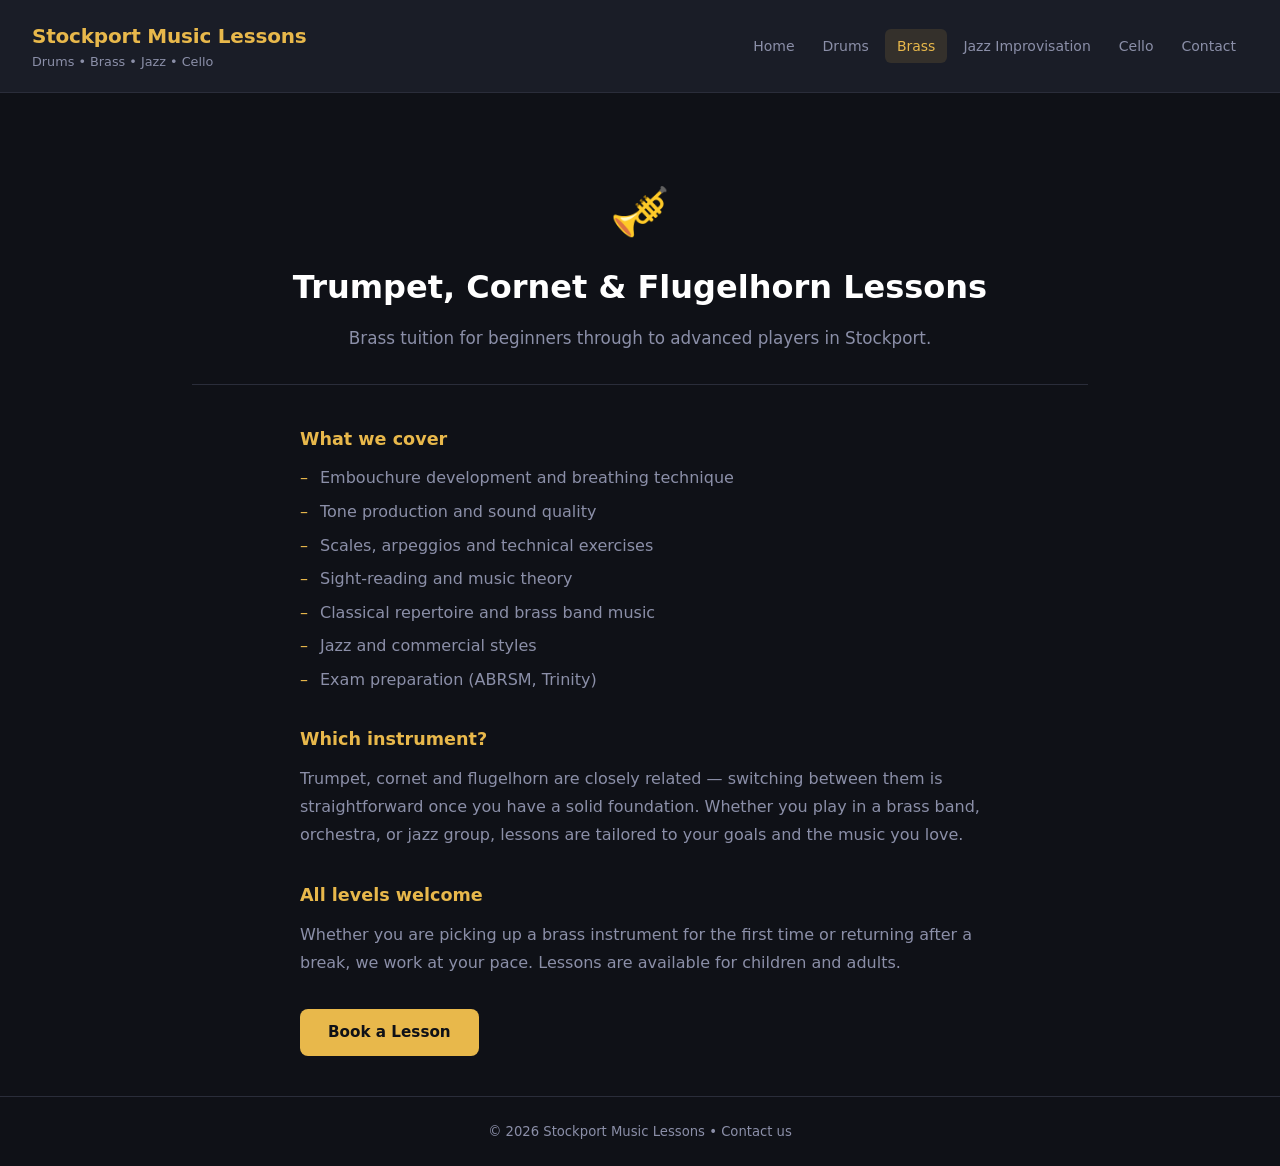
==== brass.html @ 507a95b5 "build" ====
<!DOCTYPE html>
<html lang="en">
<head>
  <meta charset="UTF-8">
  <meta name="viewport" content="width=device-width, initial-scale=1.0">
  <title>Trumpet, Cornet &amp; Flugelhorn Lessons Stockport</title>
  <link rel="stylesheet" href="style.css">
</head>
<body>
  <header>
    <div class="logo">
      <h1>Stockport Music Lessons</h1>
      <p>Drums &bull; Brass &bull; Jazz &bull; Cello</p>
    </div>
    <nav>
      <a href="index.html">Home</a>
      <a href="drums.html">Drums</a>
      <a href="brass.html" class="active">Brass</a>
      <a href="jazz.html">Jazz Improvisation</a>
      <a href="cello.html">Cello</a>
      <a href="contact.html">Contact</a>
    </nav>
  </header>

  <main>
    <section class="page-hero">
      <div class="page-icon">🎺</div>
      <h2>Trumpet, Cornet &amp; Flugelhorn Lessons</h2>
      <p>Brass tuition for beginners through to advanced players in Stockport.</p>
    </section>

    <section class="content">
      <div class="content-block">
        <h3>What we cover</h3>
        <ul>
          <li>Embouchure development and breathing technique</li>
          <li>Tone production and sound quality</li>
          <li>Scales, arpeggios and technical exercises</li>
          <li>Sight-reading and music theory</li>
          <li>Classical repertoire and brass band music</li>
          <li>Jazz and commercial styles</li>
          <li>Exam preparation (ABRSM, Trinity)</li>
        </ul>
      </div>

      <div class="content-block">
        <h3>Which instrument?</h3>
        <p>Trumpet, cornet and flugelhorn are closely related — switching between them is straightforward once you have a solid foundation. Whether you play in a brass band, orchestra, or jazz group, lessons are tailored to your goals and the music you love.</p>
      </div>

      <div class="content-block">
        <h3>All levels welcome</h3>
        <p>Whether you are picking up a brass instrument for the first time or returning after a break, we work at your pace. Lessons are available for children and adults.</p>
      </div>

      <a href="contact.html" class="btn">Book a Lesson</a>
    </section>
  </main>

  <footer>
    <p>&copy; 2026 Stockport Music Lessons &bull; <a href="contact.html">Contact us</a></p>
  </footer>
</body>
</html>
---- style.css ----
/* ── Reset & base ─────────────────────────────────────────── */
*, *::before, *::after { box-sizing: border-box; margin: 0; padding: 0; }

:root {
  --bg:       #0f1117;
  --surface:  #1a1d27;
  --border:   #2a2d3a;
  --accent:   #e8b84b;
  --accent2:  #5b8dee;
  --text:     #e2e4ef;
  --muted:    #8b8fa8;
  --radius:   10px;
}

body {
  font-family: system-ui, -apple-system, sans-serif;
  background: var(--bg);
  color: var(--text);
  min-height: 100vh;
  display: flex;
  flex-direction: column;
  line-height: 1.6;
}

a { color: var(--accent); text-decoration: none; }
a:hover { text-decoration: underline; }

/* ── Header & nav ─────────────────────────────────────────── */
header {
  background: var(--surface);
  border-bottom: 1px solid var(--border);
  padding: 1.25rem 2rem;
  display: flex;
  align-items: center;
  justify-content: space-between;
  flex-wrap: wrap;
  gap: 1rem;
}

.logo h1 {
  font-size: 1.25rem;
  font-weight: 700;
  color: var(--accent);
  letter-spacing: -0.01em;
}

.logo p {
  font-size: 0.8rem;
  color: var(--muted);
}

nav {
  display: flex;
  flex-wrap: wrap;
  gap: 0.25rem;
}

nav a {
  color: var(--muted);
  font-size: 0.875rem;
  padding: 0.35rem 0.75rem;
  border-radius: 6px;
  transition: background 0.15s, color 0.15s;
}

nav a:hover {
  color: var(--text);
  background: var(--border);
  text-decoration: none;
}

nav a.active {
  color: var(--accent);
  background: rgba(232, 184, 75, 0.12);
}

/* ── Main ─────────────────────────────────────────────────── */
main {
  flex: 1;
  max-width: 960px;
  width: 100%;
  margin: 0 auto;
  padding: 2.5rem 2rem;
}

/* ── Home hero ────────────────────────────────────────────── */
.hero {
  text-align: center;
  padding: 3rem 1rem 2.5rem;
}

.hero h2 {
  font-size: 2.25rem;
  font-weight: 700;
  margin-bottom: 1rem;
  color: #fff;
}

.hero p {
  font-size: 1.1rem;
  color: var(--muted);
  max-width: 560px;
  margin: 0 auto 2rem;
}

/* ── Cards grid ───────────────────────────────────────────── */
.lessons-grid {
  display: grid;
  grid-template-columns: repeat(auto-fit, minmax(200px, 1fr));
  gap: 1.25rem;
  margin-top: 1rem;
}

.card {
  background: var(--surface);
  border: 1px solid var(--border);
  border-radius: var(--radius);
  padding: 1.75rem 1.5rem;
  display: flex;
  flex-direction: column;
  gap: 0.5rem;
  transition: border-color 0.2s, transform 0.2s;
  color: var(--text);
}

.card:hover {
  border-color: var(--accent);
  transform: translateY(-2px);
  text-decoration: none;
}

.card-icon {
  font-size: 2rem;
  margin-bottom: 0.25rem;
}

.card h3 {
  font-size: 1rem;
  font-weight: 600;
  color: #fff;
}

.card p {
  font-size: 0.875rem;
  color: var(--muted);
}

/* ── Inner page hero ──────────────────────────────────────── */
.page-hero {
  text-align: center;
  padding: 2.5rem 1rem 2rem;
  border-bottom: 1px solid var(--border);
  margin-bottom: 2.5rem;
}

.page-icon {
  font-size: 3rem;
  margin-bottom: 0.75rem;
}

.page-hero h2 {
  font-size: 2rem;
  font-weight: 700;
  color: #fff;
  margin-bottom: 0.75rem;
}

.page-hero p {
  color: var(--muted);
  font-size: 1.05rem;
}

/* ── Content blocks ───────────────────────────────────────── */
.content {
  max-width: 680px;
  margin: 0 auto;
  display: flex;
  flex-direction: column;
  gap: 2rem;
}

.content-block h3 {
  font-size: 1.1rem;
  font-weight: 600;
  color: var(--accent);
  margin-bottom: 0.75rem;
}

.content-block p {
  color: var(--muted);
  line-height: 1.75;
}

.content-block ul {
  list-style: none;
  display: flex;
  flex-direction: column;
  gap: 0.5rem;
}

.content-block ul li {
  color: var(--muted);
  padding-left: 1.25rem;
  position: relative;
}

.content-block ul li::before {
  content: '–';
  position: absolute;
  left: 0;
  color: var(--accent);
}

/* ── Button ───────────────────────────────────────────────── */
.btn {
  display: inline-block;
  background: var(--accent);
  color: #0f1117;
  font-weight: 600;
  font-size: 0.95rem;
  padding: 0.7rem 1.75rem;
  border-radius: 8px;
  border: none;
  cursor: pointer;
  transition: opacity 0.15s;
  align-self: flex-start;
}

.btn:hover {
  opacity: 0.88;
  text-decoration: none;
}

/* ── Contact form ─────────────────────────────────────────── */
.contact-form {
  display: flex;
  flex-direction: column;
  gap: 1.25rem;
}

.form-group {
  display: flex;
  flex-direction: column;
  gap: 0.4rem;
}

.form-group label {
  font-size: 0.875rem;
  font-weight: 500;
  color: var(--text);
}

.form-group input,
.form-group select,
.form-group textarea {
  background: var(--surface);
  border: 1px solid var(--border);
  border-radius: 6px;
  padding: 0.65rem 0.85rem;
  color: var(--text);
  font-size: 0.95rem;
  font-family: inherit;
  transition: border-color 0.15s;
}

.form-group input:focus,
.form-group select:focus,
.form-group textarea:focus {
  outline: none;
  border-color: var(--accent);
}

.form-group select option { background: var(--surface); }

.contact-info {
  background: var(--surface);
  border: 1px solid var(--border);
  border-radius: var(--radius);
  padding: 1.5rem;
}

.contact-info strong { color: var(--text); }

/* ── Footer ───────────────────────────────────────────────── */
footer {
  text-align: center;
  padding: 1.5rem 2rem;
  border-top: 1px solid var(--border);
  font-size: 0.825rem;
  color: var(--muted);
}

footer a { color: var(--muted); }
footer a:hover { color: var(--accent); }

/* ── Responsive ───────────────────────────────────────────── */
@media (max-width: 600px) {
  header { flex-direction: column; align-items: flex-start; }
  .hero h2 { font-size: 1.75rem; }
  main { padding: 1.5rem 1.25rem; }
}
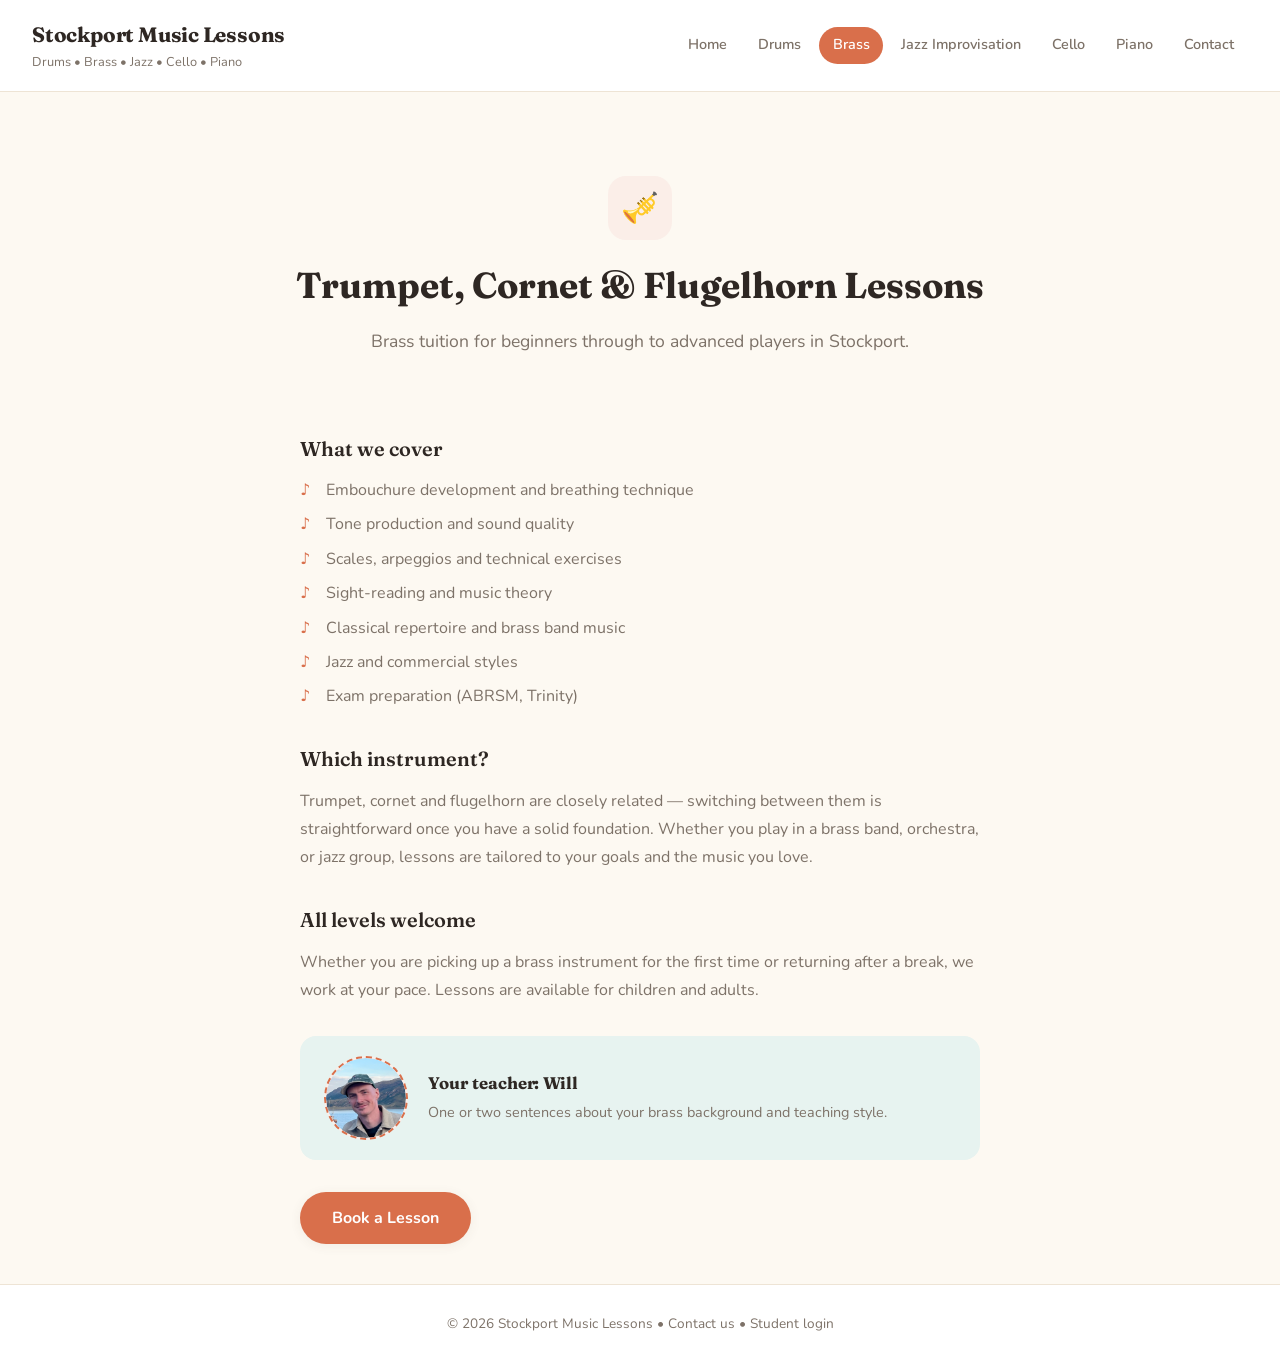
==== commit 900fe925: "massive changes" ====
--- a/brass.html
+++ b/brass.html
@@ -4,13 +4,16 @@
   <meta charset="UTF-8">
   <meta name="viewport" content="width=device-width, initial-scale=1.0">
   <title>Trumpet, Cornet &amp; Flugelhorn Lessons Stockport</title>
+  <link rel="preconnect" href="https://fonts.googleapis.com">
+  <link rel="preconnect" href="https://fonts.gstatic.com" crossorigin>
+  <link href="https://fonts.googleapis.com/css2?family=Fraunces:ital,wght@0,600;0,700;1,600&family=Nunito:wght@400;600;700;800&display=swap" rel="stylesheet">
   <link rel="stylesheet" href="style.css">
 </head>
 <body>
   <header>
     <div class="logo">
-      <h1>Stockport Music Lessons</h1>
-      <p>Drums &bull; Brass &bull; Jazz &bull; Cello</p>
+      <h1><a href="index.html">Stockport Music Lessons</a></h1>
+      <p>Drums &bull; Brass &bull; Jazz &bull; Cello &bull; Piano</p>
     </div>
     <nav>
       <a href="index.html">Home</a>
@@ -18,6 +21,7 @@
       <a href="brass.html" class="active">Brass</a>
       <a href="jazz.html">Jazz Improvisation</a>
       <a href="cello.html">Cello</a>
+      <a href="piano.html">Piano</a>
       <a href="contact.html">Contact</a>
     </nav>
   </header>
@@ -53,12 +57,23 @@
         <p>Whether you are picking up a brass instrument for the first time or returning after a break, we work at your pace. Lessons are available for children and adults.</p>
       </div>
 
+      <div class="teacher-strip">
+        <div class="photo-placeholder">
+          <img src="photos/will.jpeg" alt="Will" onerror="this.remove()">
+          <span class="cam">📷</span>
+        </div>
+        <div>
+          <h3>Your teacher: Will</h3>
+          <p>One or two sentences about your brass background and teaching style.</p>
+        </div>
+      </div>
+
       <a href="contact.html" class="btn">Book a Lesson</a>
     </section>
   </main>
 
   <footer>
-    <p>&copy; 2026 Stockport Music Lessons &bull; <a href="contact.html">Contact us</a></p>
+    <p>&copy; 2026 Stockport Music Lessons &bull; <a href="contact.html">Contact us</a> &bull; <a href="students/index.html">Student login</a></p>
   </footer>
 </body>
 </html>
--- a/style.css
+++ b/style.css
@@ -2,24 +2,34 @@
 *, *::before, *::after { box-sizing: border-box; margin: 0; padding: 0; }
 
 :root {
-  --bg:       #0f1117;
-  --surface:  #1a1d27;
-  --border:   #2a2d3a;
-  --accent:   #e8b84b;
-  --accent2:  #5b8dee;
-  --text:     #e2e4ef;
-  --muted:    #8b8fa8;
-  --radius:   10px;
+  --bg:        #fdf9f2;
+  --surface:   #ffffff;
+  --border:    #eee4d5;
+  --accent:    #d96f4b;   /* warm terracotta */
+  --accent-soft: #fbeee8;
+  --teal:      #3e8e7e;
+  --teal-soft: #e7f3f0;
+  --text:      #3b3430;
+  --muted:     #7d7268;
+  --heading:   #2e2723;
+  --radius:    16px;
+  --shadow:    0 2px 12px rgba(90, 70, 50, 0.07);
+  --shadow-lg: 0 6px 24px rgba(90, 70, 50, 0.12);
 }
 
 body {
-  font-family: system-ui, -apple-system, sans-serif;
+  font-family: 'Nunito', system-ui, -apple-system, sans-serif;
   background: var(--bg);
   color: var(--text);
   min-height: 100vh;
   display: flex;
   flex-direction: column;
-  line-height: 1.6;
+  line-height: 1.65;
+}
+
+h1, h2, h3 {
+  font-family: 'Fraunces', Georgia, serif;
+  color: var(--heading);
 }
 
 a { color: var(--accent); text-decoration: none; }
@@ -29,20 +39,26 @@
 header {
   background: var(--surface);
   border-bottom: 1px solid var(--border);
-  padding: 1.25rem 2rem;
+  padding: 1.1rem 2rem;
   display: flex;
   align-items: center;
   justify-content: space-between;
   flex-wrap: wrap;
   gap: 1rem;
+  position: sticky;
+  top: 0;
+  z-index: 10;
 }
 
 .logo h1 {
-  font-size: 1.25rem;
-  font-weight: 700;
-  color: var(--accent);
+  font-size: 1.3rem;
+  font-weight: 700;
+  color: var(--heading);
   letter-spacing: -0.01em;
 }
+
+.logo h1 a { color: inherit; }
+.logo h1 a:hover { text-decoration: none; color: var(--accent); }
 
 .logo p {
   font-size: 0.8rem;
@@ -57,27 +73,28 @@
 
 nav a {
   color: var(--muted);
-  font-size: 0.875rem;
-  padding: 0.35rem 0.75rem;
-  border-radius: 6px;
+  font-size: 0.9rem;
+  font-weight: 600;
+  padding: 0.4rem 0.85rem;
+  border-radius: 999px;
   transition: background 0.15s, color 0.15s;
 }
 
 nav a:hover {
-  color: var(--text);
-  background: var(--border);
+  color: var(--heading);
+  background: var(--accent-soft);
   text-decoration: none;
 }
 
 nav a.active {
-  color: var(--accent);
-  background: rgba(232, 184, 75, 0.12);
+  color: #fff;
+  background: var(--accent);
 }
 
 /* ── Main ─────────────────────────────────────────────────── */
 main {
   flex: 1;
-  max-width: 960px;
+  max-width: 1020px;
   width: 100%;
   margin: 0 auto;
   padding: 2.5rem 2rem;
@@ -86,18 +103,38 @@
 /* ── Home hero ────────────────────────────────────────────── */
 .hero {
   text-align: center;
-  padding: 3rem 1rem 2.5rem;
+  padding: 3.5rem 1rem 3rem;
 }
 
 .hero h2 {
-  font-size: 2.25rem;
-  font-weight: 700;
-  margin-bottom: 1rem;
-  color: #fff;
+  font-size: 2.75rem;
+  font-weight: 700;
+  line-height: 1.2;
+  margin-bottom: 1.1rem;
+}
+
+.hero h2 em {
+  font-style: italic;
+  color: var(--accent);
 }
 
 .hero p {
-  font-size: 1.1rem;
+  font-size: 1.15rem;
+  color: var(--muted);
+  max-width: 580px;
+  margin: 0 auto 2rem;
+}
+
+/* ── Section headings ─────────────────────────────────────── */
+.section-title {
+  text-align: center;
+  font-size: 1.75rem;
+  font-weight: 700;
+  margin: 3rem 0 0.5rem;
+}
+
+.section-intro {
+  text-align: center;
   color: var(--muted);
   max-width: 560px;
   margin: 0 auto 2rem;
@@ -106,68 +143,168 @@
 /* ── Cards grid ───────────────────────────────────────────── */
 .lessons-grid {
   display: grid;
-  grid-template-columns: repeat(auto-fit, minmax(200px, 1fr));
+  grid-template-columns: repeat(auto-fit, minmax(210px, 1fr));
   gap: 1.25rem;
-  margin-top: 1rem;
+  margin-top: 1.5rem;
 }
 
 .card {
   background: var(--surface);
   border: 1px solid var(--border);
   border-radius: var(--radius);
+  box-shadow: var(--shadow);
   padding: 1.75rem 1.5rem;
   display: flex;
   flex-direction: column;
   gap: 0.5rem;
-  transition: border-color 0.2s, transform 0.2s;
+  transition: box-shadow 0.2s, transform 0.2s;
   color: var(--text);
 }
 
 .card:hover {
-  border-color: var(--accent);
-  transform: translateY(-2px);
+  box-shadow: var(--shadow-lg);
+  transform: translateY(-3px);
   text-decoration: none;
 }
 
 .card-icon {
-  font-size: 2rem;
-  margin-bottom: 0.25rem;
-}
+  font-size: 1.8rem;
+  width: 3.25rem;
+  height: 3.25rem;
+  display: grid;
+  place-items: center;
+  background: var(--accent-soft);
+  border-radius: 12px;
+  margin-bottom: 0.5rem;
+}
+
+.card:nth-child(even) .card-icon { background: var(--teal-soft); }
 
 .card h3 {
-  font-size: 1rem;
+  font-size: 1.1rem;
   font-weight: 600;
-  color: #fff;
 }
 
 .card p {
-  font-size: 0.875rem;
-  color: var(--muted);
-}
+  font-size: 0.9rem;
+  color: var(--muted);
+}
+
+/* ── Teachers section ─────────────────────────────────────── */
+.teachers-grid {
+  display: grid;
+  grid-template-columns: repeat(auto-fit, minmax(280px, 1fr));
+  gap: 1.5rem;
+  margin-top: 1.5rem;
+}
+
+.teacher-card {
+  background: var(--surface);
+  border: 1px solid var(--border);
+  border-radius: var(--radius);
+  box-shadow: var(--shadow);
+  padding: 2rem 1.75rem;
+  text-align: center;
+}
+
+.photo-placeholder {
+  position: relative;
+  width: 160px;
+  height: 160px;
+  margin: 0 auto 1.25rem;
+  border-radius: 50%;
+  background: var(--accent-soft);
+  border: 2px dashed var(--accent);
+  display: flex;
+  flex-direction: column;
+  align-items: center;
+  justify-content: center;
+  gap: 0.25rem;
+  color: var(--muted);
+  font-size: 0.75rem;
+  overflow: hidden;
+}
+
+.photo-placeholder .cam { font-size: 2rem; }
+
+.photo-placeholder img {
+  position: absolute;
+  inset: 0;
+  width: 100%;
+  height: 100%;
+  object-fit: cover;
+  border-radius: 50%;
+}
+
+.teacher-card h3 {
+  font-size: 1.3rem;
+  margin-bottom: 0.2rem;
+}
+
+.teacher-card .role {
+  color: var(--teal);
+  font-weight: 700;
+  font-size: 0.85rem;
+  text-transform: uppercase;
+  letter-spacing: 0.06em;
+  margin-bottom: 0.75rem;
+}
+
+.teacher-card .bio {
+  font-size: 0.95rem;
+  color: var(--muted);
+}
+
+/* Small teacher strip on instrument pages */
+.teacher-strip {
+  display: flex;
+  align-items: center;
+  gap: 1.25rem;
+  background: var(--teal-soft);
+  border-radius: var(--radius);
+  padding: 1.25rem 1.5rem;
+}
+
+.teacher-strip .photo-placeholder {
+  width: 84px;
+  height: 84px;
+  margin: 0;
+  flex-shrink: 0;
+  font-size: 0.6rem;
+}
+
+.teacher-strip .photo-placeholder .cam { font-size: 1.3rem; }
+
+.teacher-strip h3 { font-size: 1.05rem; margin-bottom: 0.2rem; }
+.teacher-strip p { font-size: 0.9rem; color: var(--muted); }
 
 /* ── Inner page hero ──────────────────────────────────────── */
 .page-hero {
   text-align: center;
-  padding: 2.5rem 1rem 2rem;
-  border-bottom: 1px solid var(--border);
+  padding: 2.75rem 1rem 2.25rem;
   margin-bottom: 2.5rem;
 }
 
 .page-icon {
-  font-size: 3rem;
+  font-size: 1.9rem;
+  width: 4rem;
+  height: 4rem;
+  display: grid;
+  place-items: center;
+  background: var(--accent-soft);
+  border-radius: 18px;
+  margin: 0 auto 1rem;
+}
+
+.page-hero h2 {
+  font-size: 2.25rem;
+  font-weight: 700;
   margin-bottom: 0.75rem;
 }
 
-.page-hero h2 {
-  font-size: 2rem;
-  font-weight: 700;
-  color: #fff;
-  margin-bottom: 0.75rem;
-}
-
 .page-hero p {
   color: var(--muted);
-  font-size: 1.05rem;
+  font-size: 1.1rem;
 }
 
 /* ── Content blocks ───────────────────────────────────────── */
@@ -180,9 +317,8 @@
 }
 
 .content-block h3 {
-  font-size: 1.1rem;
+  font-size: 1.25rem;
   font-weight: 600;
-  color: var(--accent);
   margin-bottom: 0.75rem;
 }
 
@@ -200,12 +336,12 @@
 
 .content-block ul li {
   color: var(--muted);
-  padding-left: 1.25rem;
+  padding-left: 1.6rem;
   position: relative;
 }
 
 .content-block ul li::before {
-  content: '–';
+  content: '♪';
   position: absolute;
   left: 0;
   color: var(--accent);
@@ -215,19 +351,22 @@
 .btn {
   display: inline-block;
   background: var(--accent);
-  color: #0f1117;
-  font-weight: 600;
-  font-size: 0.95rem;
-  padding: 0.7rem 1.75rem;
-  border-radius: 8px;
+  color: #fff;
+  font-family: inherit;
+  font-weight: 700;
+  font-size: 1rem;
+  padding: 0.8rem 2rem;
+  border-radius: 999px;
   border: none;
   cursor: pointer;
-  transition: opacity 0.15s;
+  box-shadow: var(--shadow);
+  transition: transform 0.15s, box-shadow 0.15s;
   align-self: flex-start;
 }
 
 .btn:hover {
-  opacity: 0.88;
+  transform: translateY(-2px);
+  box-shadow: var(--shadow-lg);
   text-decoration: none;
 }
 
@@ -236,6 +375,11 @@
   display: flex;
   flex-direction: column;
   gap: 1.25rem;
+  background: var(--surface);
+  border: 1px solid var(--border);
+  border-radius: var(--radius);
+  box-shadow: var(--shadow);
+  padding: 2rem;
 }
 
 .form-group {
@@ -245,18 +389,18 @@
 }
 
 .form-group label {
-  font-size: 0.875rem;
-  font-weight: 500;
-  color: var(--text);
+  font-size: 0.9rem;
+  font-weight: 700;
+  color: var(--heading);
 }
 
 .form-group input,
 .form-group select,
 .form-group textarea {
-  background: var(--surface);
+  background: var(--bg);
   border: 1px solid var(--border);
-  border-radius: 6px;
-  padding: 0.65rem 0.85rem;
+  border-radius: 10px;
+  padding: 0.7rem 0.9rem;
   color: var(--text);
   font-size: 0.95rem;
   font-family: inherit;
@@ -270,23 +414,130 @@
   border-color: var(--accent);
 }
 
-.form-group select option { background: var(--surface); }
-
 .contact-info {
+  background: var(--teal-soft);
+  border-radius: var(--radius);
+  padding: 1.5rem;
+}
+
+.contact-info strong { color: var(--heading); }
+
+/* ── Student portal ───────────────────────────────────────── */
+.video-grid {
+  display: grid;
+  grid-template-columns: repeat(auto-fit, minmax(280px, 1fr));
+  gap: 1.5rem;
+}
+
+.video-card {
   background: var(--surface);
   border: 1px solid var(--border);
   border-radius: var(--radius);
-  padding: 1.5rem;
-}
-
-.contact-info strong { color: var(--text); }
+  box-shadow: var(--shadow);
+  overflow: hidden;
+}
+
+.video-embed {
+  position: relative;
+  width: 100%;
+  padding-top: 56.25%; /* 16:9 */
+  background: var(--accent-soft);
+  border-bottom: 2px dashed var(--accent);
+}
+
+.video-embed iframe {
+  position: absolute;
+  inset: 0;
+  width: 100%;
+  height: 100%;
+  border: 0;
+}
+
+.video-embed .embed-placeholder {
+  position: absolute;
+  inset: 0;
+  display: flex;
+  flex-direction: column;
+  align-items: center;
+  justify-content: center;
+  gap: 0.35rem;
+  color: var(--muted);
+  font-size: 0.85rem;
+  text-align: center;
+  padding: 1rem;
+}
+
+.video-embed .embed-placeholder .play {
+  font-size: 2.25rem;
+}
+
+.video-card-body {
+  padding: 1.25rem 1.5rem;
+}
+
+.video-card-body h3 {
+  font-size: 1.05rem;
+  margin-bottom: 0.35rem;
+}
+
+.video-card-body p {
+  color: var(--muted);
+  font-size: 0.9rem;
+}
+
+.resource-list {
+  list-style: none;
+  display: flex;
+  flex-direction: column;
+  gap: 0.75rem;
+}
+
+.resource-list li {
+  display: flex;
+  align-items: center;
+  gap: 0.9rem;
+  background: var(--surface);
+  border: 1px solid var(--border);
+  border-radius: 12px;
+  padding: 0.9rem 1.1rem;
+  padding-left: 1.1rem;
+}
+
+.content-block .resource-list li::before {
+  content: none;
+}
+
+.resource-list .file-icon {
+  font-size: 1.4rem;
+  flex-shrink: 0;
+}
+
+.resource-list .file-name {
+  font-weight: 700;
+  color: var(--heading);
+}
+
+.resource-list .file-desc {
+  color: var(--muted);
+  font-size: 0.85rem;
+}
+
+.portal-welcome {
+  background: var(--teal-soft);
+  border-radius: var(--radius);
+  padding: 1.5rem 1.75rem;
+  margin-bottom: 2.5rem;
+}
+
+.portal-welcome p { color: var(--text); }
 
 /* ── Footer ───────────────────────────────────────────────── */
 footer {
   text-align: center;
-  padding: 1.5rem 2rem;
+  padding: 1.75rem 2rem;
+  background: var(--surface);
   border-top: 1px solid var(--border);
-  font-size: 0.825rem;
+  font-size: 0.85rem;
   color: var(--muted);
 }
 
@@ -296,6 +547,7 @@
 /* ── Responsive ───────────────────────────────────────────── */
 @media (max-width: 600px) {
   header { flex-direction: column; align-items: flex-start; }
-  .hero h2 { font-size: 1.75rem; }
+  .hero h2 { font-size: 2rem; }
   main { padding: 1.5rem 1.25rem; }
-}
+  .teacher-strip { flex-direction: column; text-align: center; }
+}
